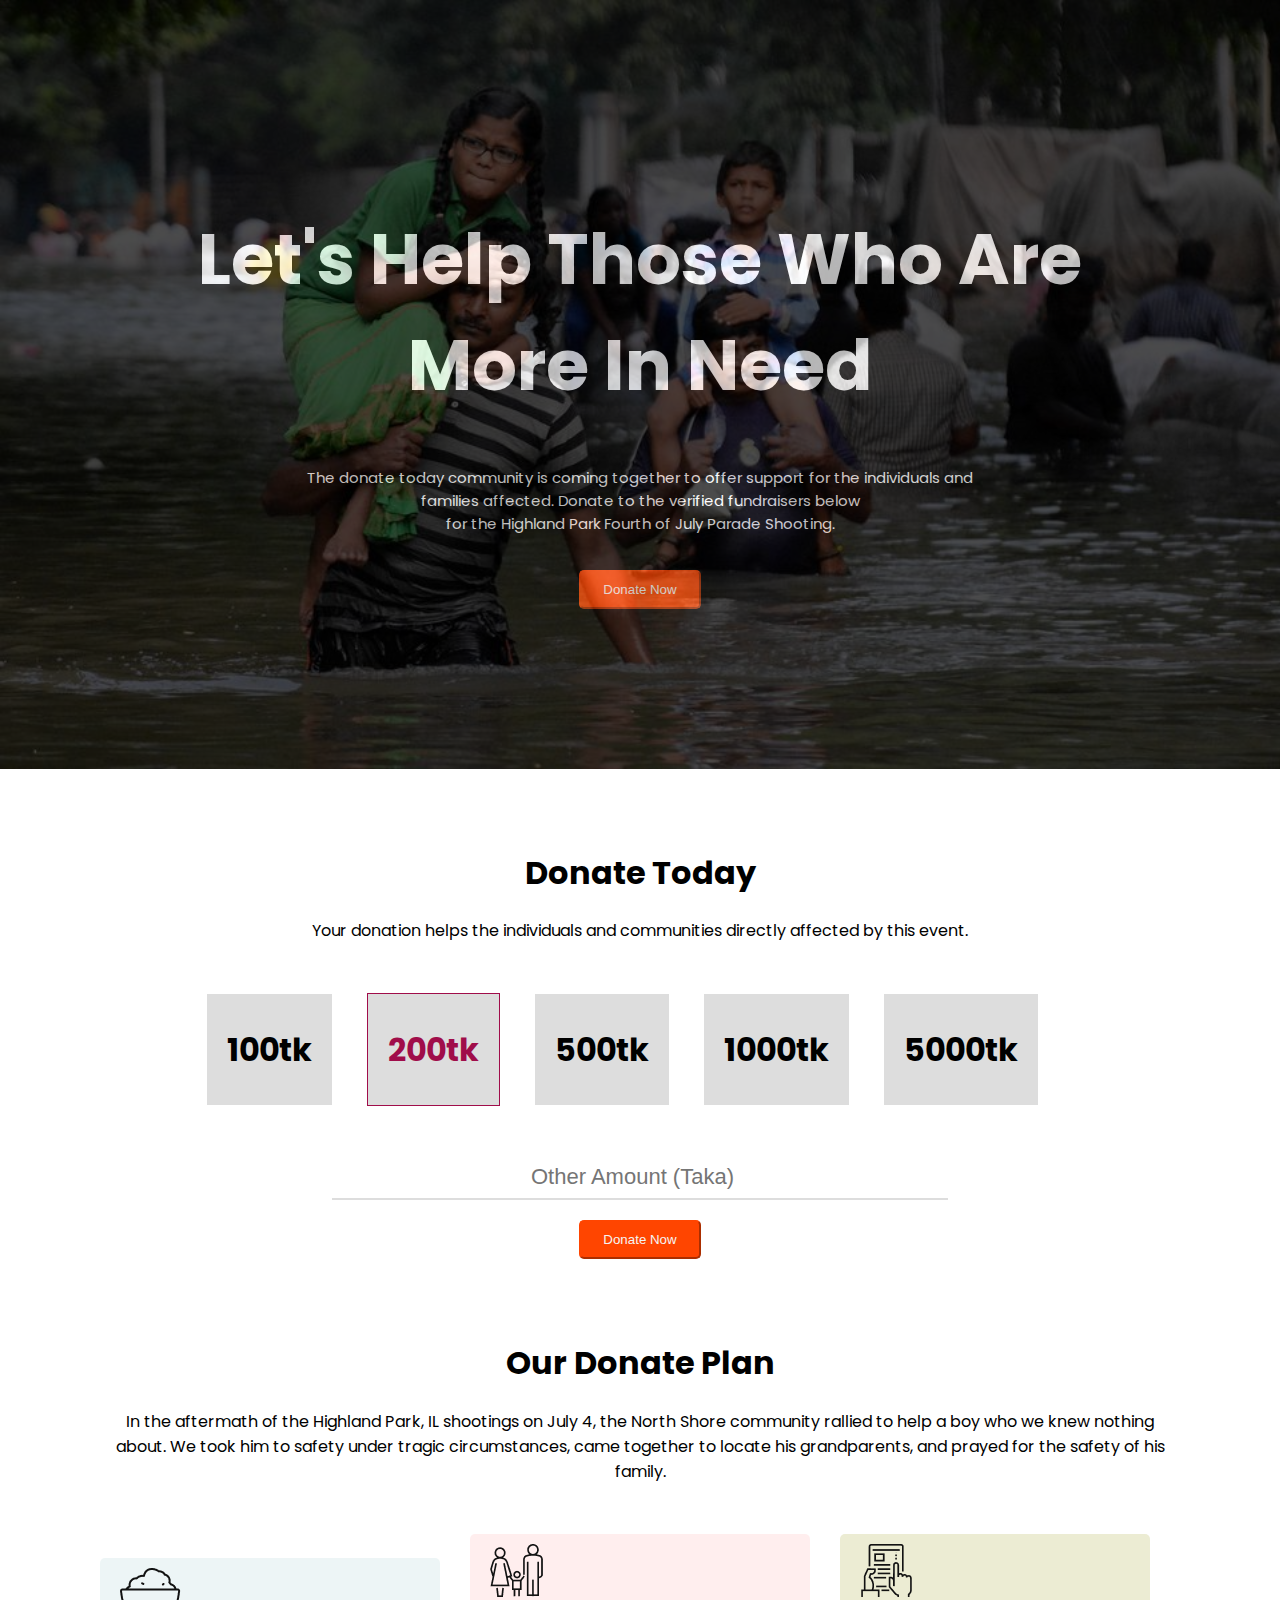
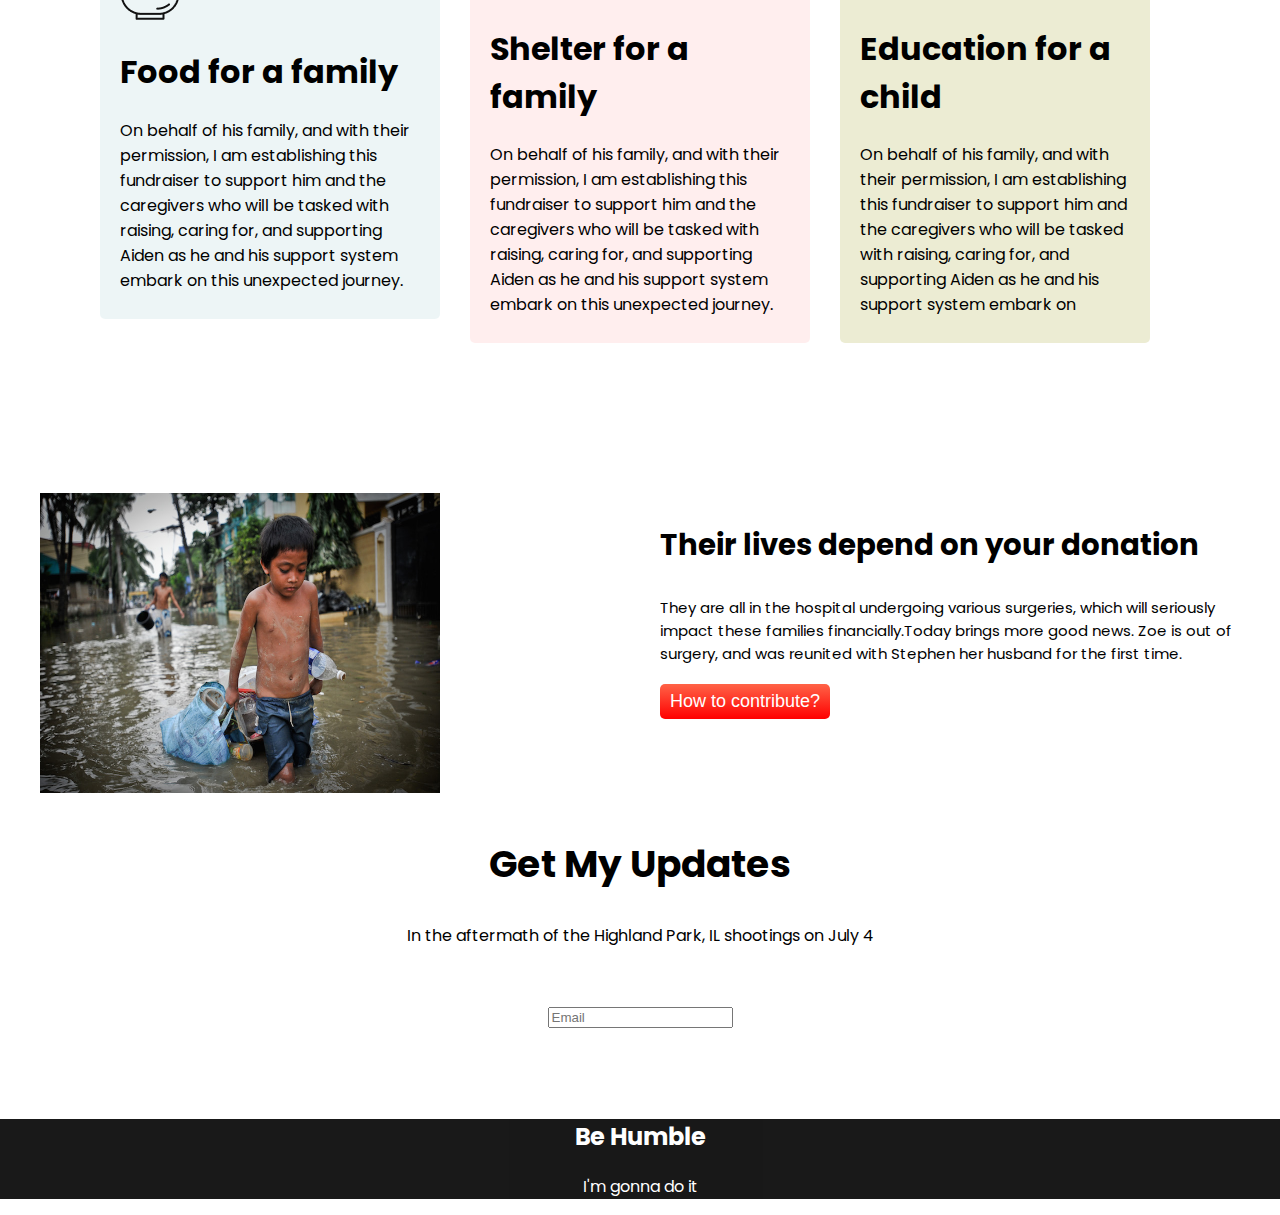
==== index.html @ cfa010e6 "page renamed" ====
<!DOCTYPE html>
<html lang="en">

<head>
    <meta charset="UTF-8">
    <meta http-equiv="X-UA-Compatible" content="IE=edge">
    <meta name="viewport" content="width=device-width, initial-scale=1.0">
    <link rel="stylesheet" href="donate.css">
    <link rel="preconnect" href="https://fonts.googleapis.com">
    <link rel="preconnect" href="https://fonts.gstatic.com" crossorigin>
    <link href="https://fonts.googleapis.com/css2?family=Poppins&display=swap" rel="stylesheet">
    <title>Donate Today</title>
</head>

<body>
    <!-- Banner -->
    <div class="banner-container">
        <div class="banner-text">
            <h1 class="banner-title">
                Let's Help Those Who Are <br /> More In Need
            </h1>
            <p class="paragraph">
                The donate today community is coming together to offer support for the individuals and <br>families
                affected. Donate to the verified fundraisers below <br>for the Highland Park Fourth of July Parade
                Shooting.
            </p>
            <button class="donate-btn">Donate Now</button>
        </div>
    </div>

    <!-- 2nd -->
    <div class="donate-section">
        <h1>Donate Today</h1>
        <p>
            Your donation helps the individuals and communities directly affected by this event.
        </p>

        <div class="donate-amount">
            <div class="amount">
                <h1>100tk</h1>
            </div>
            <div class="amount selected">
                <h1>200tk</h1>
            </div>
            <div class="amount">
                <h1>500tk</h1>
            </div>
            <div class="amount">
                <h1>1000tk</h1>
            </div>
            <div class="amount">
                <h1>5000tk</h1>
            </div>
        </div>
        <input class="custom-amount" type="number" placeholder="Other Amount (Taka)" />
        <br />
        <button class="donate-btn">Donate Now</button>
    </div>
    <!-- 2nd -->
    <div class="donate-section">
        <h1>Our Donate Plan</h1>
        <p>
            In the aftermath of the Highland Park, IL shootings on July 4, the North Shore community rallied to help a
            boy who we knew nothing about. We took him to safety under tragic circumstances, came together to locate his
            grandparents, and prayed for the safety of his family.
        </p>

        <div class="donate-process">
            <div class="item">
                <img src="icons/food.png" alt="" />
                <h1>Food for a family</h1>
                <p>
                    On behalf of his family, and with their permission, I am establishing this fundraiser to support him
                    and the caregivers who will be tasked with raising, caring for, and supporting Aiden as he and his
                    support system embark on this unexpected journey.
                </p>
            </div>
            <div class="item2">
                <img src="icons/shelter.png" alt="" />
                <h1>Shelter for a family</h1>
                <p>
                    On behalf of his family, and with their permission, I am establishing this fundraiser to support him
                    and the caregivers who will be tasked with raising, caring for, and supporting Aiden as he and his
                    support system embark on this unexpected journey.
                </p>
            </div>
            <div class="item3">
                <img src="icons/Frame-1.png" alt="" />
                <h1>Education for a child</h1>
                <p>
                    On behalf of his family, and with their permission, I am establishing this fundraiser to support him
                    and the caregivers who will be tasked with raising, caring for, and supporting Aiden as he and his
                    support system embark on
                </p>
            </div>
        </div>
    </div>
    <section id="depend-blog">
        <div class="half-width">
            <img src="image/donation9.jpg">
        </div>
        <div class="half-width">
            <h3>Their lives depend on your donation</h3>
            <div class="para2">
                <p>They are all in the hospital undergoing various surgeries, which will seriously impact these families
                    financially.Today brings more good news. Zoe is out of surgery, and was reunited with Stephen her
                    husband for the first time.</p>
            </div>
            <button class="contribute-btn">How to contribute?</button>
        </div>
    </section>


    </div>
    </section>
    <section class="update-section">
        <div class="update-div">
            <div class="update-header">
                <h2>Get My Updates</h2>
            </div>

            <p>In the aftermath of the Highland Park, IL shootings on July 4</p>
        </div>
    </section>
    <section id="email-section">
        <input type="email" placeholder="Email">
    </section>
</body>
<footer>
    <h2>Be Humble</h2>
    <p>I'm gonna do it</p>
</footer>

</html>
---- donate.css ----
body {
    margin: 0;
    padding: 0;
    font-family: 'Poppins', sans-serif;
}

.banner-container {
    background-image: url(image/donation4.jpg);
    background-repeat: no-repeat;
    background-size: cover;
}

.banner-text {
    text-align: center;
    padding: 160px 140px;
    background-color: black;
    opacity: 0.7;
    font-size: 35px;
}

.banner-title {
    color: white;
}

.paragraph {
    color: white;
    font-size: 15px;
}

.donate-btn {
    background-color: orangered;
    color: whitesmoke;
    padding: 10px 22px;
    cursor: pointer;
    border-color: orangered;
    margin-top: 20px;
    border-radius: 5px;
}

.donate-section {
    margin-top: 80px;
    text-align: center;
    padding: 0 100px;
    margin-bottom: 50px;
}

.donate-amount {
    display: flex;
    align-items: center;
    justify-content: center;
    margin-top: 50px;
    margin-bottom: 50px;
}

.amount {
    background-color: #ddd;
    padding: 10px 20px;
    margin-right: 35px;
}

.amount.selected {
    border-color: rgb(160, 13, 74);
    border-style: solid;
    border-width: 1px;
}

.amount.selected h1 {
    color: rgb(160, 13, 74);
    border-color: rgb(160, 13, 74);
}

.custom-amount {
    padding: 8px;
    width: 600px;
    text-align: center;
    border-style: none;
    border-bottom: 2px solid #ddd;
    font-size: 22px;
}

.donate-process {
    display: flex;
    align-items: center;
    justify-content: center;
    margin-top: 50px;
    margin-bottom: 50px;

}

.item {
    text-align: left;
    cursor: pointer;
    background: rgba(79, 157, 166, 0.1);
    border-radius: 5px;
    padding: 10px 20px;
    margin-right: 30px;
}

.item2 {
    text-align: left;
    cursor: pointer;
    background: rgba(255, 89, 89, 0.1);
    border-radius: 5px;
    padding: 10px 20px;
    margin-right: 30px;
}

.item3 {
    text-align: left;
    cursor: pointer;
    background: rgb(236, 236, 211);
    border-radius: 5px;
    padding: 10px 20px;
    margin-right: 30px;
}

.Blog-section {
    display: flex;
    align-items: center;
    justify-content: center;
    padding: 0 100px;
    margin: 50px;
}

.blog-content {
    padding: 0px 50px;
}

.blog-content-head {
    border: 1px solid red;
    padding: 10px;
    margin: 20px;
}

.blog-section-btn {
    background-color: orangered;
    color: whitesmoke;
    padding: 10px 22px;
    cursor: pointer;
    border-color: orangered;
    margin-top: 20px;
}

.Blog-section2 {
    display: flex;
    align-items: center;
    justify-content: center;
    padding: 0 100px;
    margin: 50px;
}

.blog-content2 {
    padding: 0px 50px;
}

.blog-content-head2 {
    border: 1px solid red;
    padding: 10px;
    margin: 20px;
}

.blog-section-btn1 {
    background-color: orangered;
    color: whitesmoke;
    padding: 10px 22px;
    cursor: pointer;
    border-color: orangered;
    margin-top: 20px;
}

#depend-blog {
    display: flex;
    margin-top: 150px;
    padding: 0px 20px;
}

.half-width {
    width: 50%;
    font-size: 25px;
    padding: 0px 20px;
}

.para2 {
    font-size: 15px;
}

.half-width img {
    height: 300px;
    width: 400px;

}

.contribute-btn {
    text-align: center;
    font-size: 18px;
    padding: 7px 10px;
    color: white;
    background-image: linear-gradient(tomato, red);
    text-decoration: none;
    border-radius: 5px;
    border: 0px;
}

.update-div {
    text-align: center;
    justify-items: center;
}

.update-header {
    font-size: 25px;
}

#email-section {
    text-align: center;
    padding: 40px 80px;
    border-color: violet;
    border-color: black;
    margin-top: 10px;
}

footer {
    text-align: center;
    margin-top: 50px;
    color: white;
    background-color: black;
    opacity: 0.9;
}
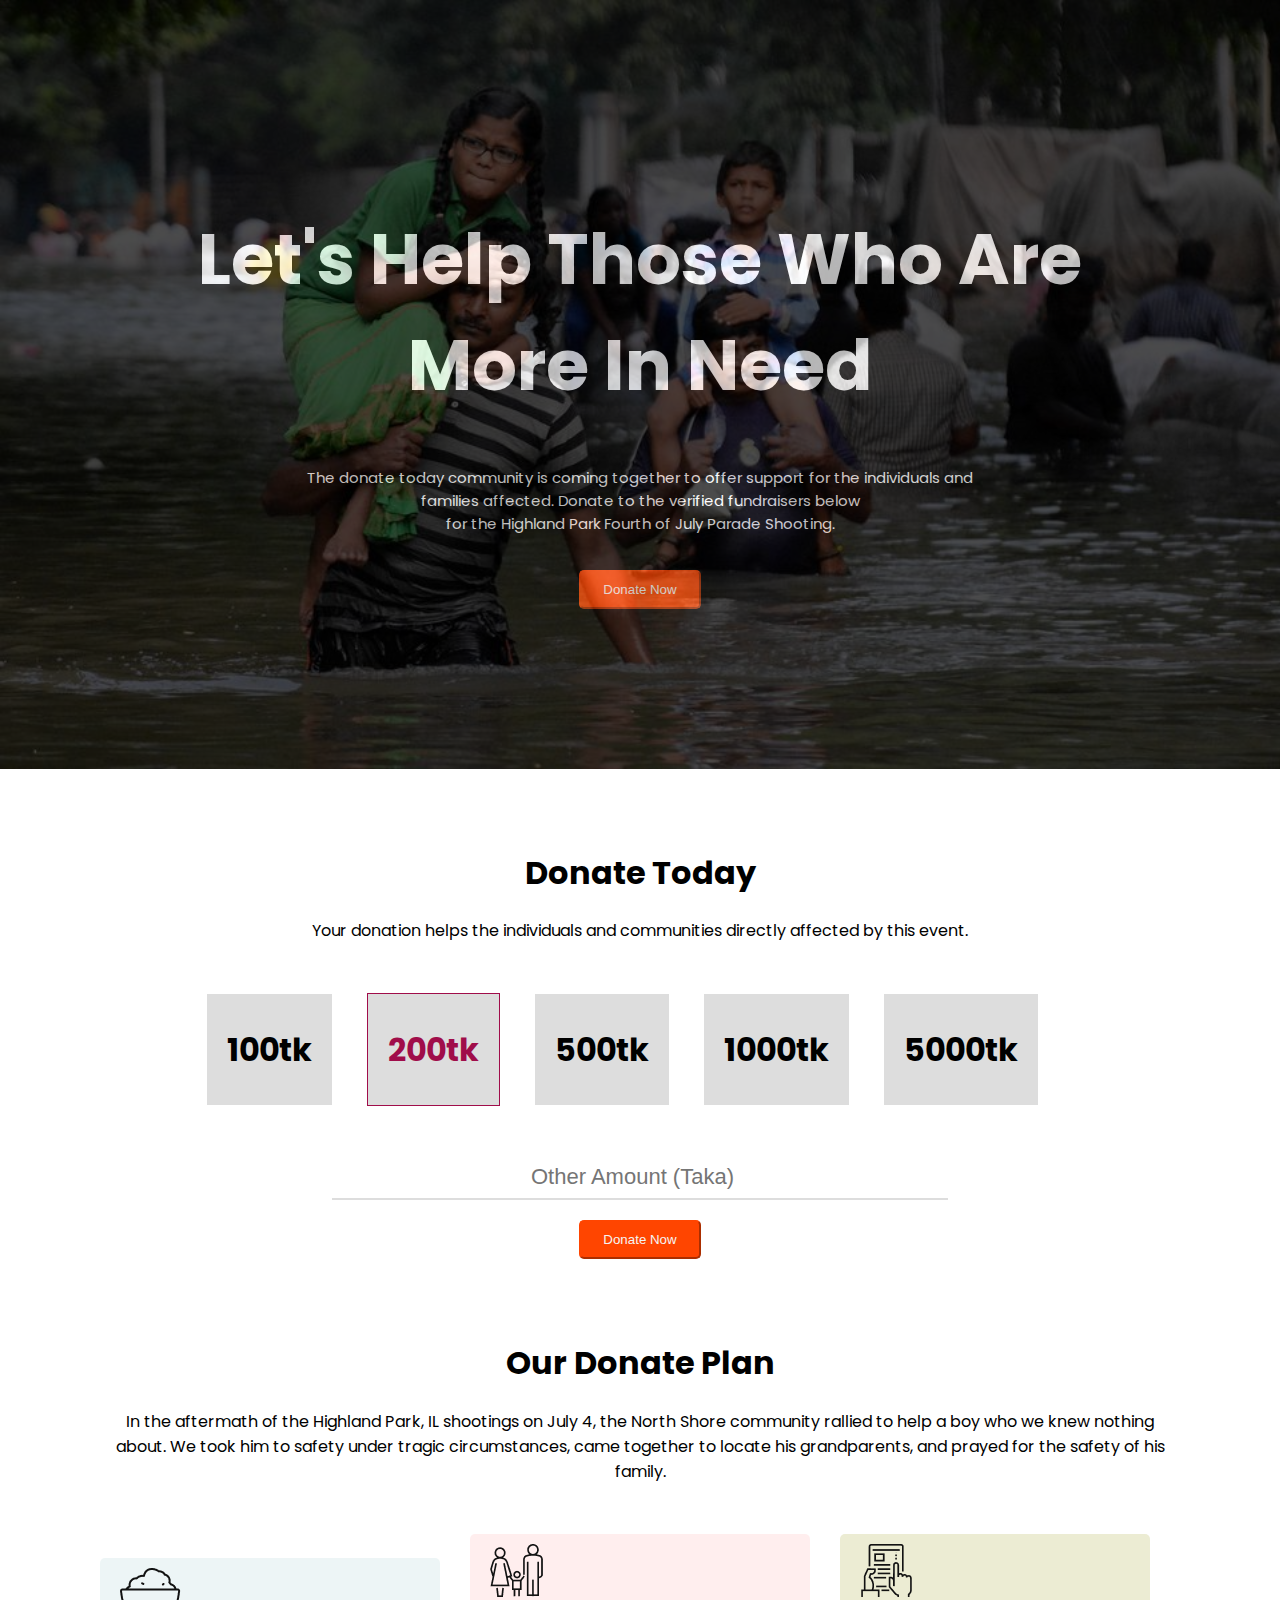
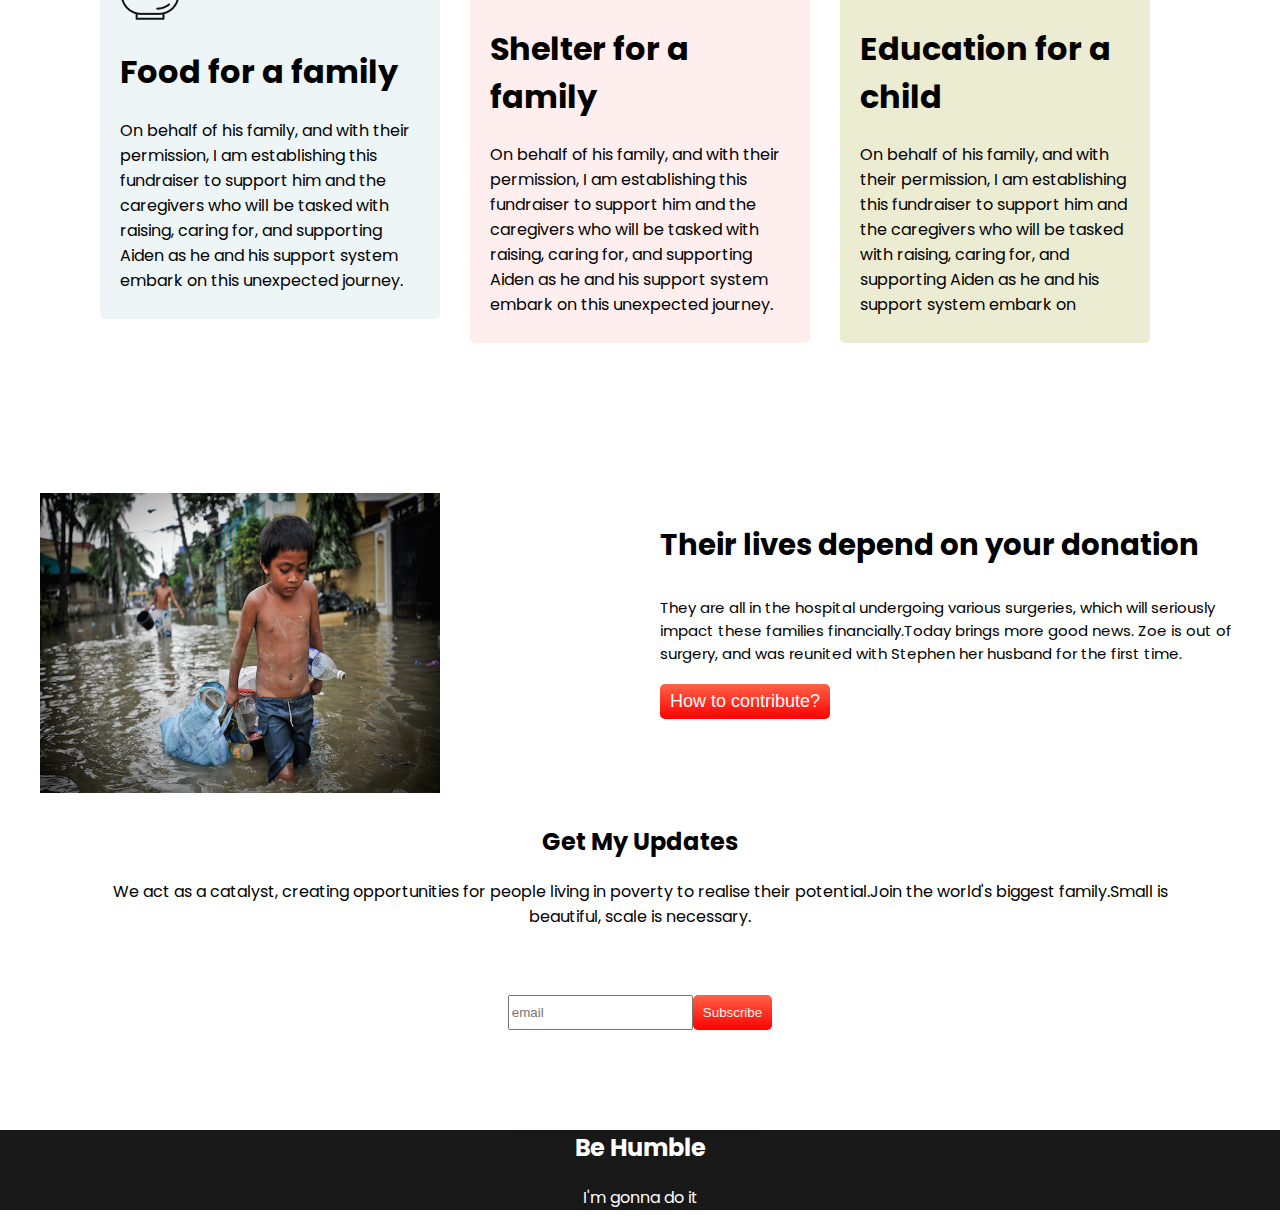
==== commit c9d39520: "email bar added" ====
--- a/index.html
+++ b/index.html
@@ -109,21 +109,18 @@
             <button class="contribute-btn">How to contribute?</button>
         </div>
     </section>
-
-
-    </div>
-    </section>
     <section class="update-section">
         <div class="update-div">
-            <div class="update-header">
-                <h2>Get My Updates</h2>
-            </div>
+            <h2>Get My Updates</h2>
 
-            <p>In the aftermath of the Highland Park, IL shootings on July 4</p>
+            <p>We act as a catalyst, creating opportunities for people living in poverty to realise their potential.Join
+                the world's biggest family.Small is beautiful, scale is necessary.</p>
         </div>
-    </section>
-    <section id="email-section">
-        <input type="email" placeholder="Email">
+
+        <div class="email-section">
+            <input type="text" placeholder="email">
+            <button class="subscribe-btn">Subscribe</button>
+        </div>
     </section>
 </body>
 <footer>
--- a/donate.css
+++ b/donate.css
@@ -201,21 +201,35 @@
     border: 0px;
 }
 
+#update-section {
+    margin-top: 100px;
+}
+
 .update-div {
     text-align: center;
     justify-items: center;
-}
-
-.update-header {
-    font-size: 25px;
-}
-
-#email-section {
-    text-align: center;
-    padding: 40px 80px;
+    padding-left: 100px;
+    padding-right: 100px;
+}
+
+
+.email-section {
+    text-align: center;
+    justify-content: center;
+    padding: 50px;
     border-color: violet;
     border-color: black;
     margin-top: 10px;
+    display: flex;
+
+}
+
+.subscribe-btn {
+    padding: 10px;
+    background-image: linear-gradient(tomato, red);
+    border-radius: 5px;
+    color: whitesmoke;
+    border: 0px;
 }
 
 footer {
